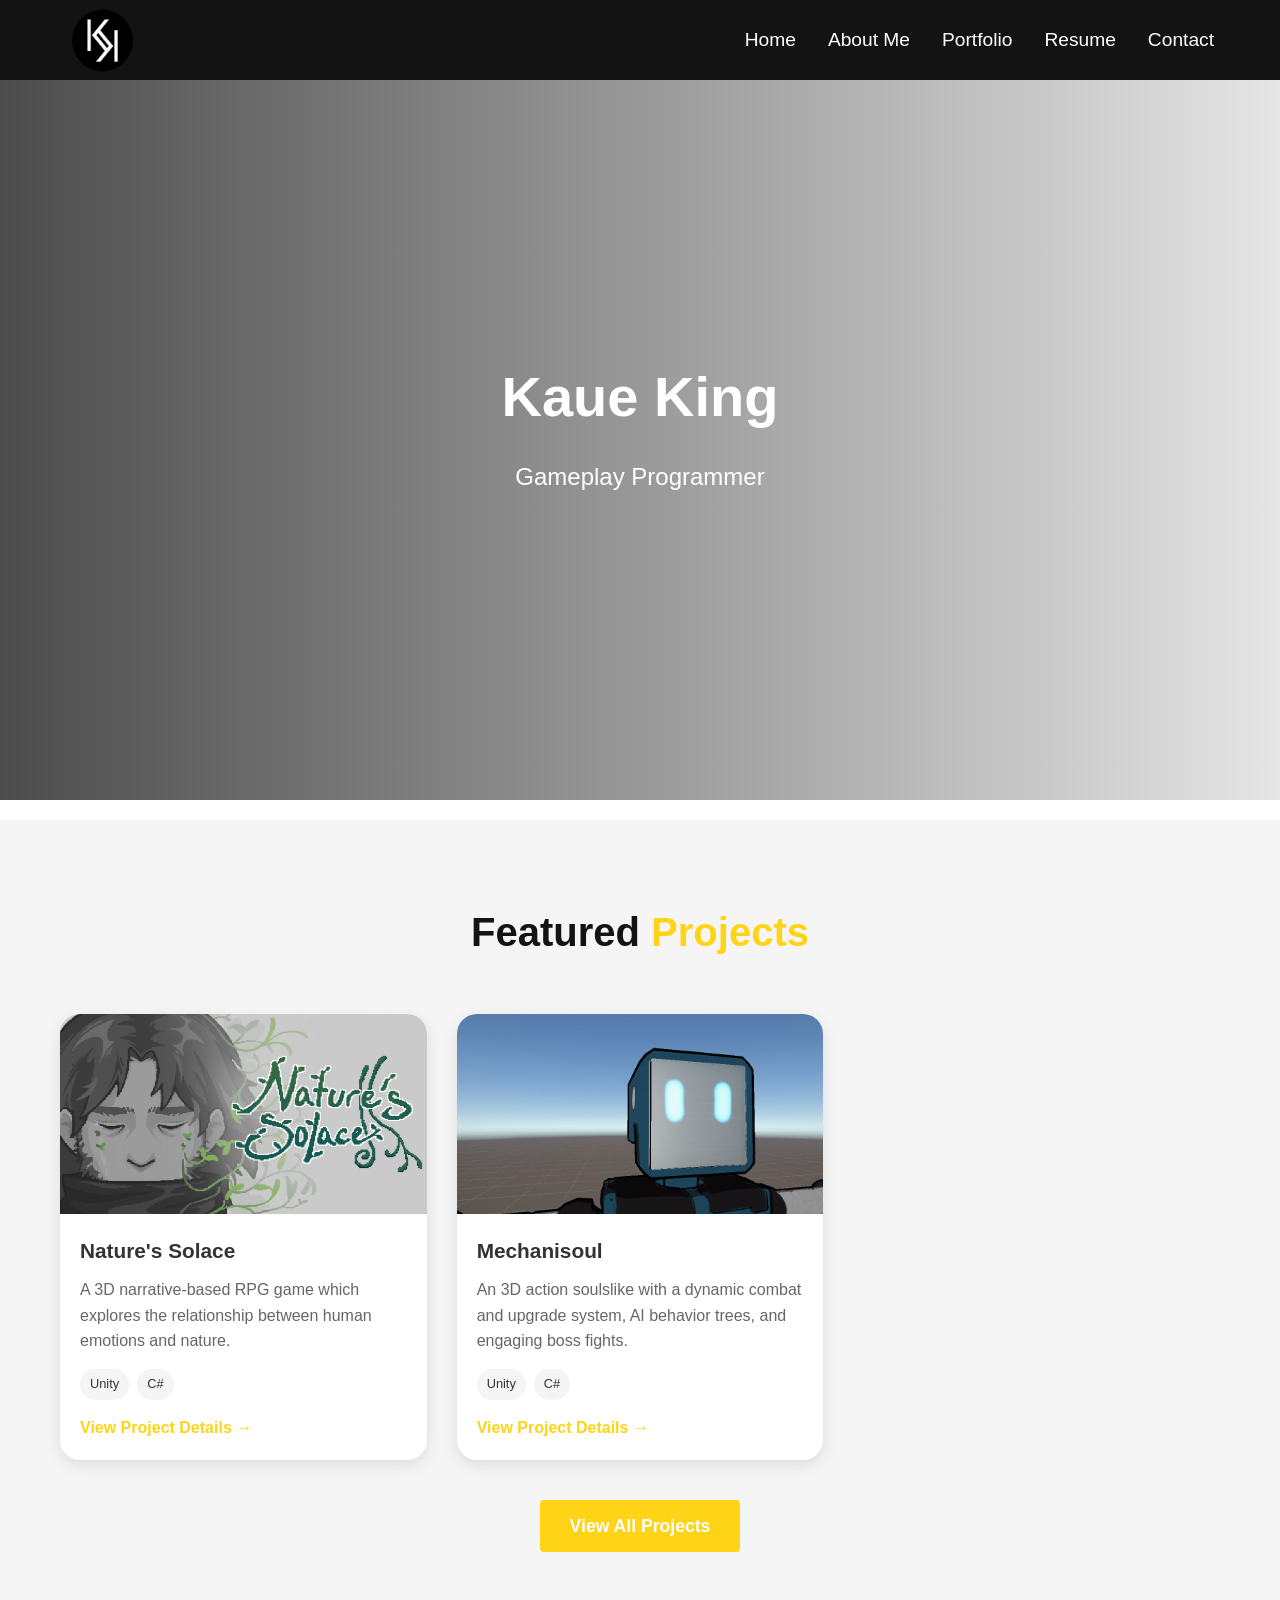
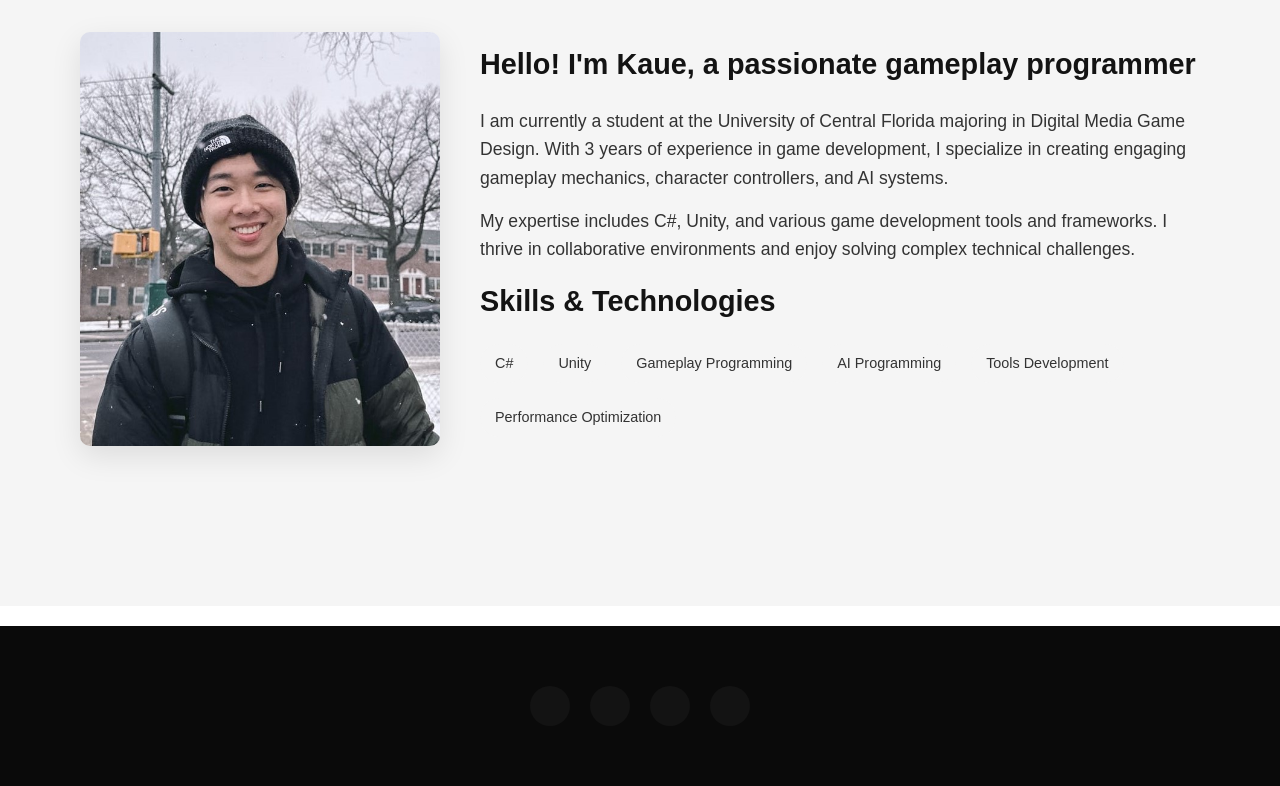
==== index.html @ 9a67c920 "Added white maw page" ====
<!DOCTYPE html>
<html lang="en">
  <head>
    <meta charset="UTF-8" />
    <meta name="viewport" content="width=device-width, initial-scale=1.0" />
    <title>Kaue King - Gameplay Programmer Portfolio</title>
    <link rel="stylesheet" href="Styles/stylesheet.css" />
  </head>
  <body>
    <!-- Navigation -->
    <nav class="navbar">
      <div class="navbar_container">
        <a href="/" id="navbar_logo">
          <img src="Images/logo.png" alt="Kaue King Logo" class="logo-image" />
        </a>
        <div class="navbar_toggle" id="mobile-menu">
          <span class="bar"></span>
          <span class="bar"></span>
          <span class="bar"></span>
        </div>
        <ul class="navbar_menu">
          <li class="navbar_item">
            <a href="index.html" class="navbar_links">Home</a>
          </li>
          <li class="navbar_item">
            <a href="#about-section" class="navbar_links">About Me</a>
          </li>
          <li class="navbar_item">
            <a href="portfolio.html" class="navbar_links">Portfolio</a>
          </li>
          <li class="navbar_item">
            <a href="resume.html" class="navbar_links">Resume</a>
          </li>
          <li class="navbar_item">
            <a href="contact.html" class="navbar_links">Contact</a>
          </li>
        </ul>
      </div>
    </nav>

    <section class="hero">
      <div class="hero_content">
        <h1>Kaue King</h1>
        <p>Gameplay Programmer</p>
      </div>
    </section>

    <!-- Page Content -->
    <div class="page-content">
      <!-- Home Page Content -->
      <div id="home-page" class="page active">
        <!-- Portfolio Preview Section -->
        <section class="portfolio">
          <div class="container">
            <h2 class="section_title">Featured <span>Projects</span></h2>
            <div class="portfolio_grid">
              <div class="portfolio_item">
                <div class="portfolio_image">
                  <img
                    src="Images/Nature's Solace/Cover.png"
                    alt="Nature's Solace"
                  />
                </div>
                <div class="portfolio_info">
                  <h3>Nature's Solace</h3>
                  <p>
                    A 3D narrative-based RPG game which explores the
                    relationship between human emotions and nature.
                  </p>
                  <div class="portfolio_tags">
                    <span class="portfolio_tag">Unity</span>
                    <span class="portfolio_tag">C#</span>
                  </div>
                  <a href="naturessolace.html" class="project-link"
                    >View Project Details →</a
                  >
                </div>
              </div>

              <div class="portfolio_item">
                <div class="portfolio_image">
                  <img
                    src="Images/Mechanisoul/mechanisoulTempBackground.PNG"
                    alt="Mechanisoul"
                  />
                </div>
                <div class="portfolio_info">
                  <h3>Mechanisoul</h3>
                  <p>
                    An 3D action soulslike with a dynamic combat and upgrade
                    system, AI behavior trees, and engaging boss fights.
                  </p>
                  <div class="portfolio_tags">
                    <span class="portfolio_tag">Unity</span>
                    <span class="portfolio_tag">C#</span>
                  </div>
                  <a href="mechanisoul.html" class="project-link"
                    >View Project Details →</a
                  >
                </div>
              </div>
            </div>
            <div style="text-align: center; margin-top: 40px">
              <a href="portfolio.html" class="btn">View All Projects</a>
            </div>

            <!-- About Preview Section -->
            <section id="about-section" class="about">
              <div class="container">
                <div class="about_content">
                  <div class="about_image">
                    <img src="Images/self.jpg" alt="Kaue King" />
                  </div>
                  <div class="about_text">
                    <h3>Hello! I'm Kaue, a passionate gameplay programmer</h3>
                    <p>
                      I am currently a student at the University of Central
                      Florida majoring in Digital Media Game Design. With 3
                      years of experience in game development, I specialize in
                      creating engaging gameplay mechanics, character
                      controllers, and AI systems.
                    </p>
                    <p>
                      My expertise includes C#, Unity, and various game
                      development tools and frameworks. I thrive in
                      collaborative environments and enjoy solving complex
                      technical challenges.
                    </p>

                    <h3>Skills & Technologies</h3>
                    <div class="skills">
                      <span class="skill">C#</span>
                      <span class="skill">Unity</span>
                      <span class="skill">Gameplay Programming</span>
                      <span class="skill">AI Programming</span>
                      <span class="skill">Tools Development</span>
                      <span class="skill">Performance Optimization</span>
                    </div>
                  </div>
                </div>
              </div>
            </section>
          </div>
        </section>
      </div>
    </div>

    <!-- Footer -->
    <footer>
      <div class="footer_content">
        <div class="social_links">
          <a href="#" class="social_link"><i class="fab fa-linkedin-in"></i></a>
          <a href="#" class="social_link"><i class="fab fa-github"></i></a>
          <a href="#" class="social_link"><i class="fab fa-twitter"></i></a>
          <a href="#" class="social_link"><i class="fab fa-youtube"></i></a>
        </div>
      </div>
    </footer>
  </body>
  <script src="Scripts/app.js"></script>
</html>
---- Styles/stylesheet.css ----
/* Main Stylesheet - Import all CSS modules */
@import url('base.css');
@import url('components.css');
@import url('layout.css');
@import url('nav.css');
@import url('sections.css');
@import url('gallery.css');
@import url('projects.css');
@import url('interact.css');
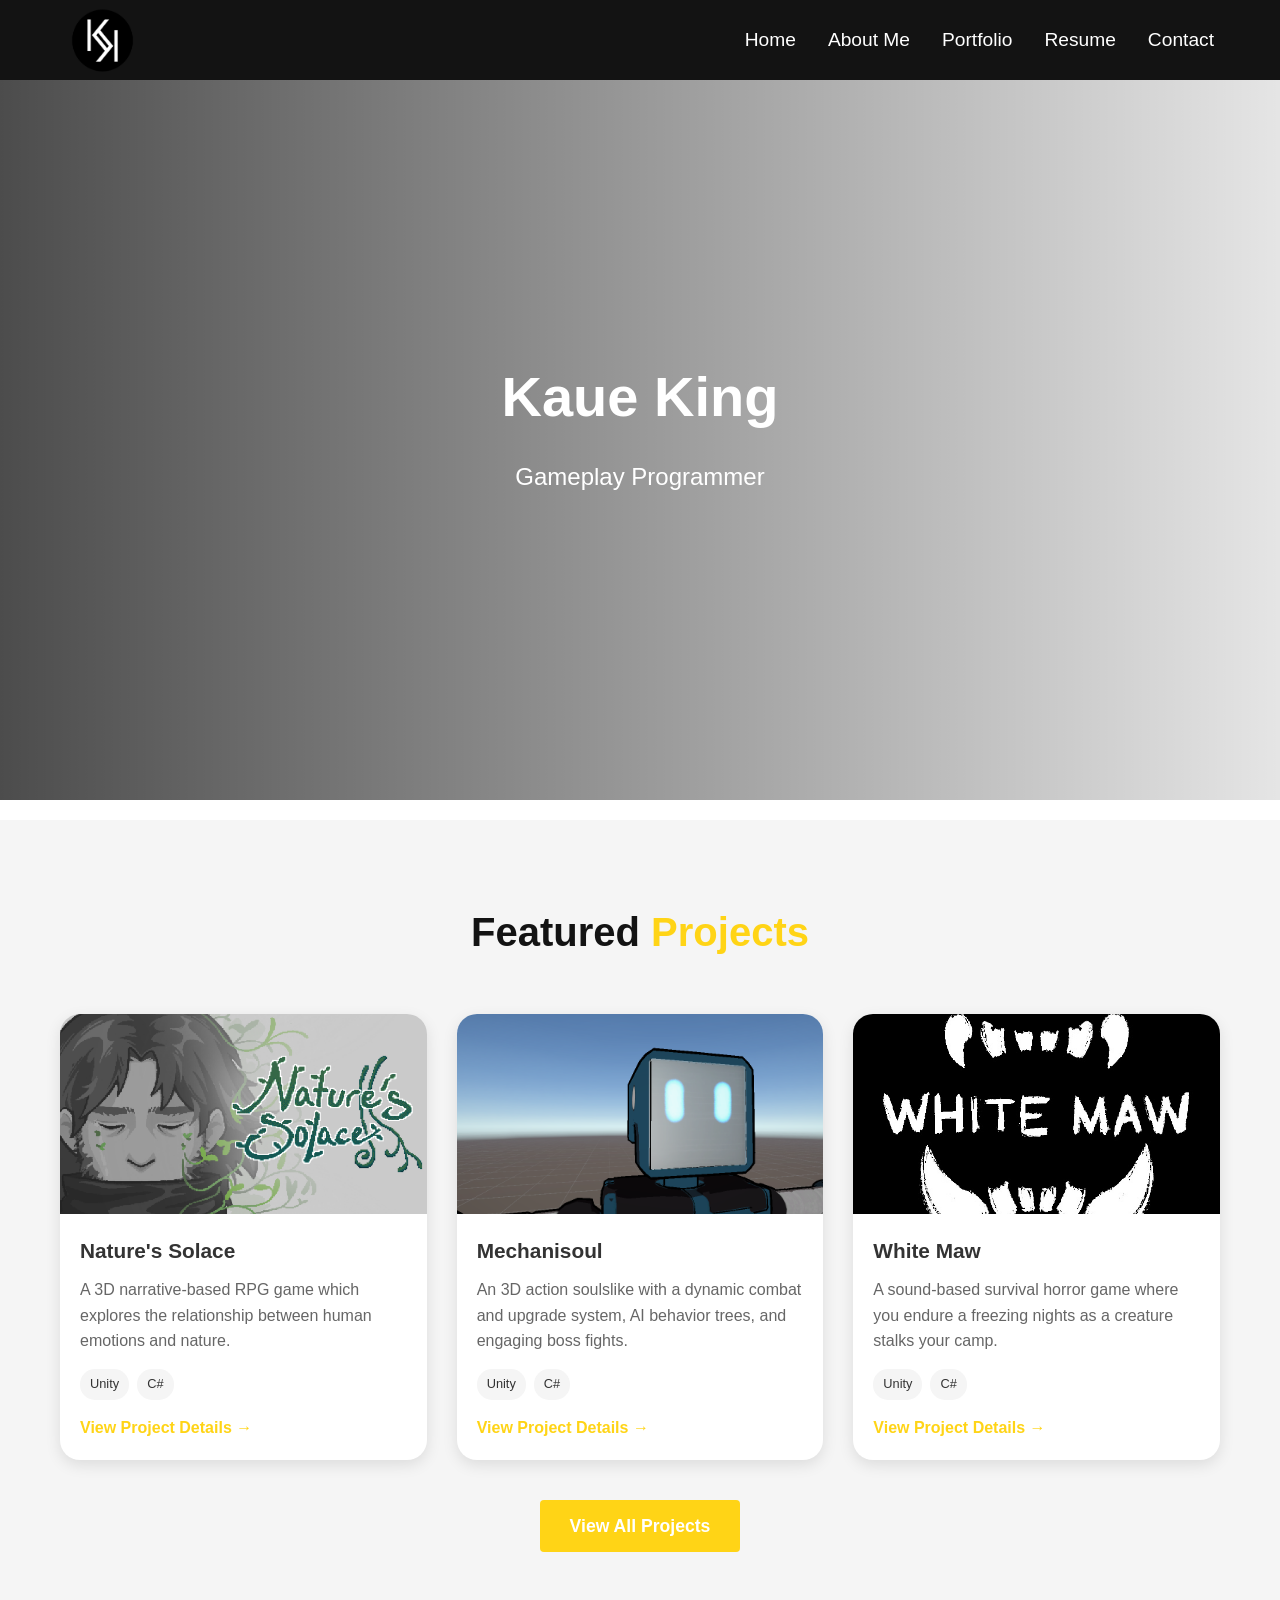
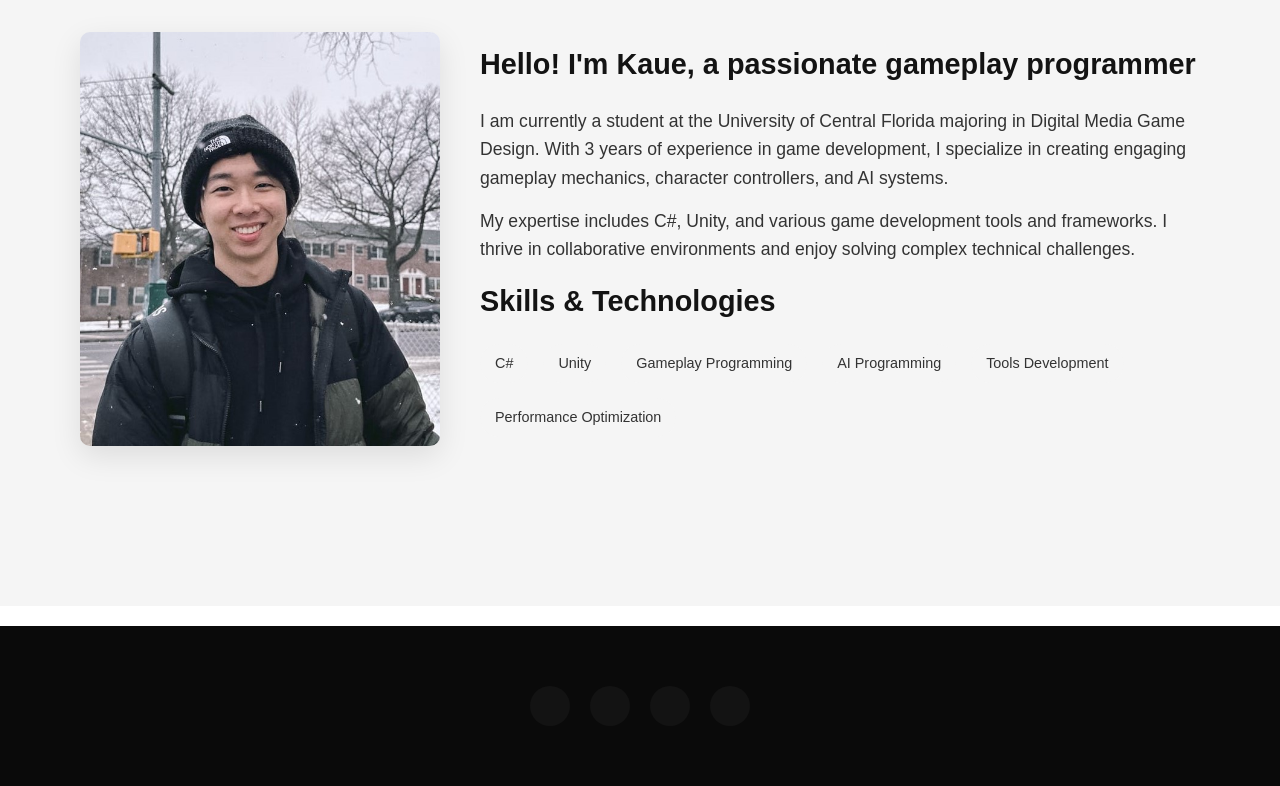
==== commit 7a5492ed: "update" ====
--- a/index.html
+++ b/index.html
@@ -99,6 +99,26 @@
                   >
                 </div>
               </div>
+
+              <div class="portfolio_item">
+                <div class="portfolio_image">
+                  <img src="Images/White Maw/whiteMawLogo.png" alt="WhiteMaw" />
+                </div>
+                <div class="portfolio_info">
+                  <h3>White Maw</h3>
+                  <p>
+                    A sound-based survival horror game where you endure a
+                    freezing nights as a creature stalks your camp.
+                  </p>
+                  <div class="portfolio_tags">
+                    <span class="portfolio_tag">Unity</span>
+                    <span class="portfolio_tag">C#</span>
+                  </div>
+                  <a href="whitemaw.html" class="project-link"
+                    >View Project Details →</a
+                  >
+                </div>
+              </div>
             </div>
             <div style="text-align: center; margin-top: 40px">
               <a href="portfolio.html" class="btn">View All Projects</a>
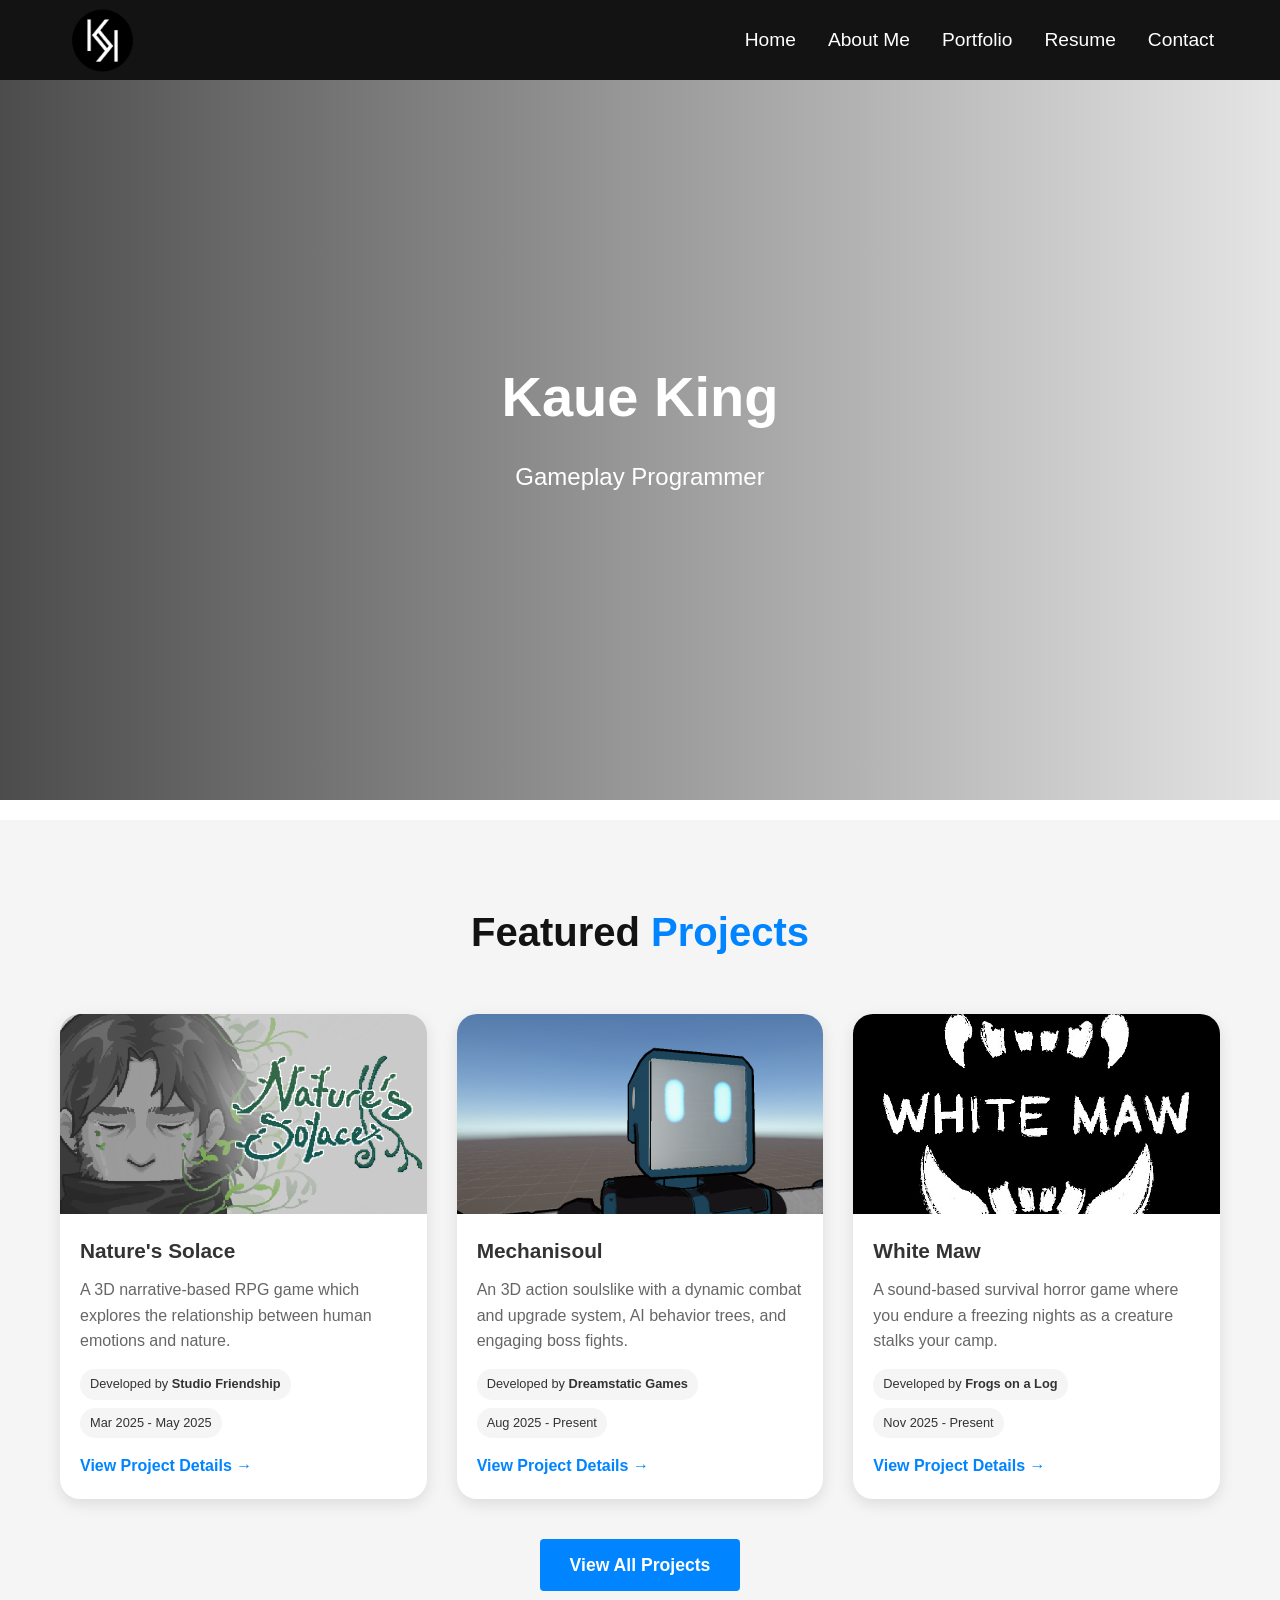
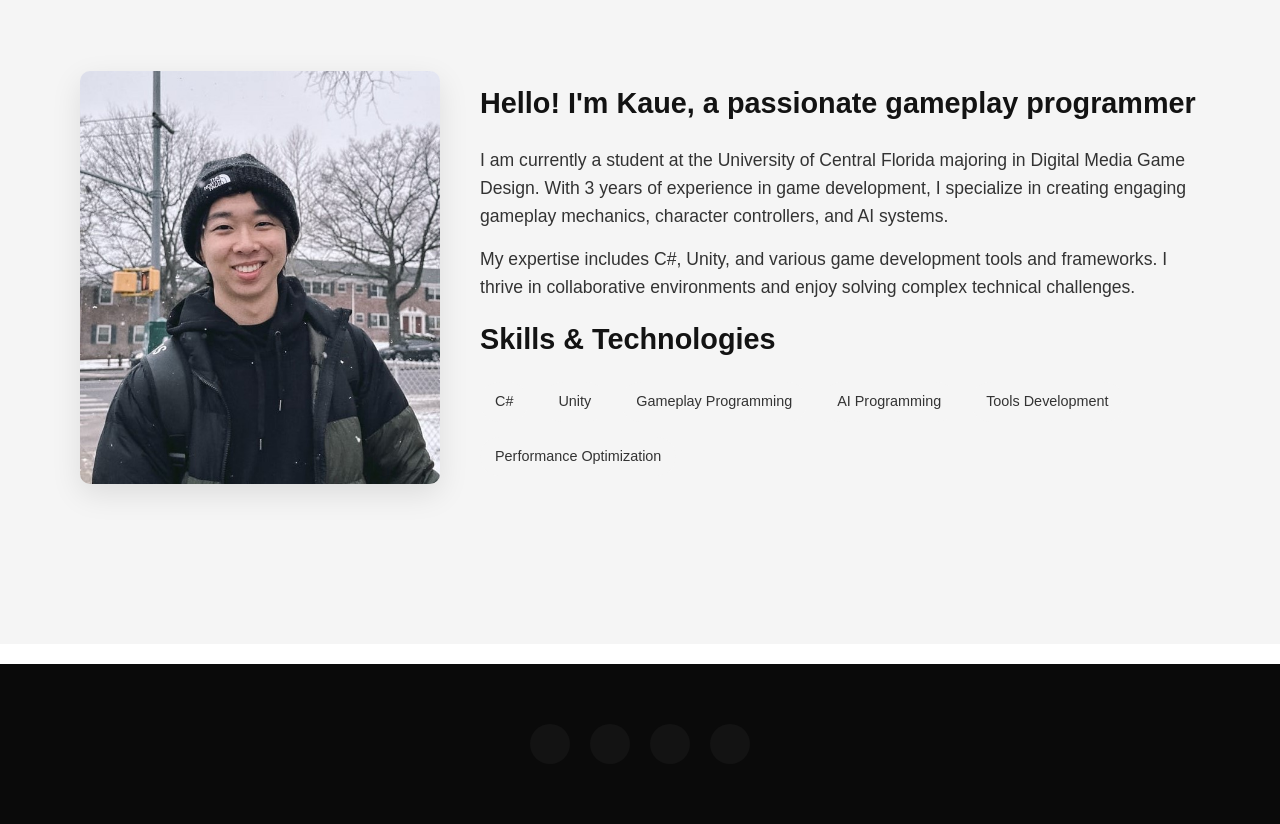
==== commit a773bb43: "update" ====
--- a/index.html
+++ b/index.html
@@ -68,8 +68,8 @@
                     relationship between human emotions and nature.
                   </p>
                   <div class="portfolio_tags">
-                    <span class="portfolio_tag">Unity</span>
-                    <span class="portfolio_tag">C#</span>
+                    <span class="portfolio_tag">Developed by <b>Studio Friendship</b></span>
+                    <span class="portfolio_tag">Mar 2025 - May 2025</span>
                   </div>
                   <a href="naturessolace.html" class="project-link"
                     >View Project Details →</a
@@ -91,8 +91,8 @@
                     system, AI behavior trees, and engaging boss fights.
                   </p>
                   <div class="portfolio_tags">
-                    <span class="portfolio_tag">Unity</span>
-                    <span class="portfolio_tag">C#</span>
+                    <span class="portfolio_tag">Developed by <b>Dreamstatic Games</b></span>
+                    <span class="portfolio_tag">Aug 2025 - Present</span>
                   </div>
                   <a href="mechanisoul.html" class="project-link"
                     >View Project Details →</a
@@ -111,8 +111,9 @@
                     freezing nights as a creature stalks your camp.
                   </p>
                   <div class="portfolio_tags">
-                    <span class="portfolio_tag">Unity</span>
-                    <span class="portfolio_tag">C#</span>
+                    <span class="portfolio_tag">Developed by <b>Frogs on a Log</b></span>
+                    <br>
+                    <span class="portfolio_tag">Nov 2025 - Present</span>
                   </div>
                   <a href="whitemaw.html" class="project-link"
                     >View Project Details →</a
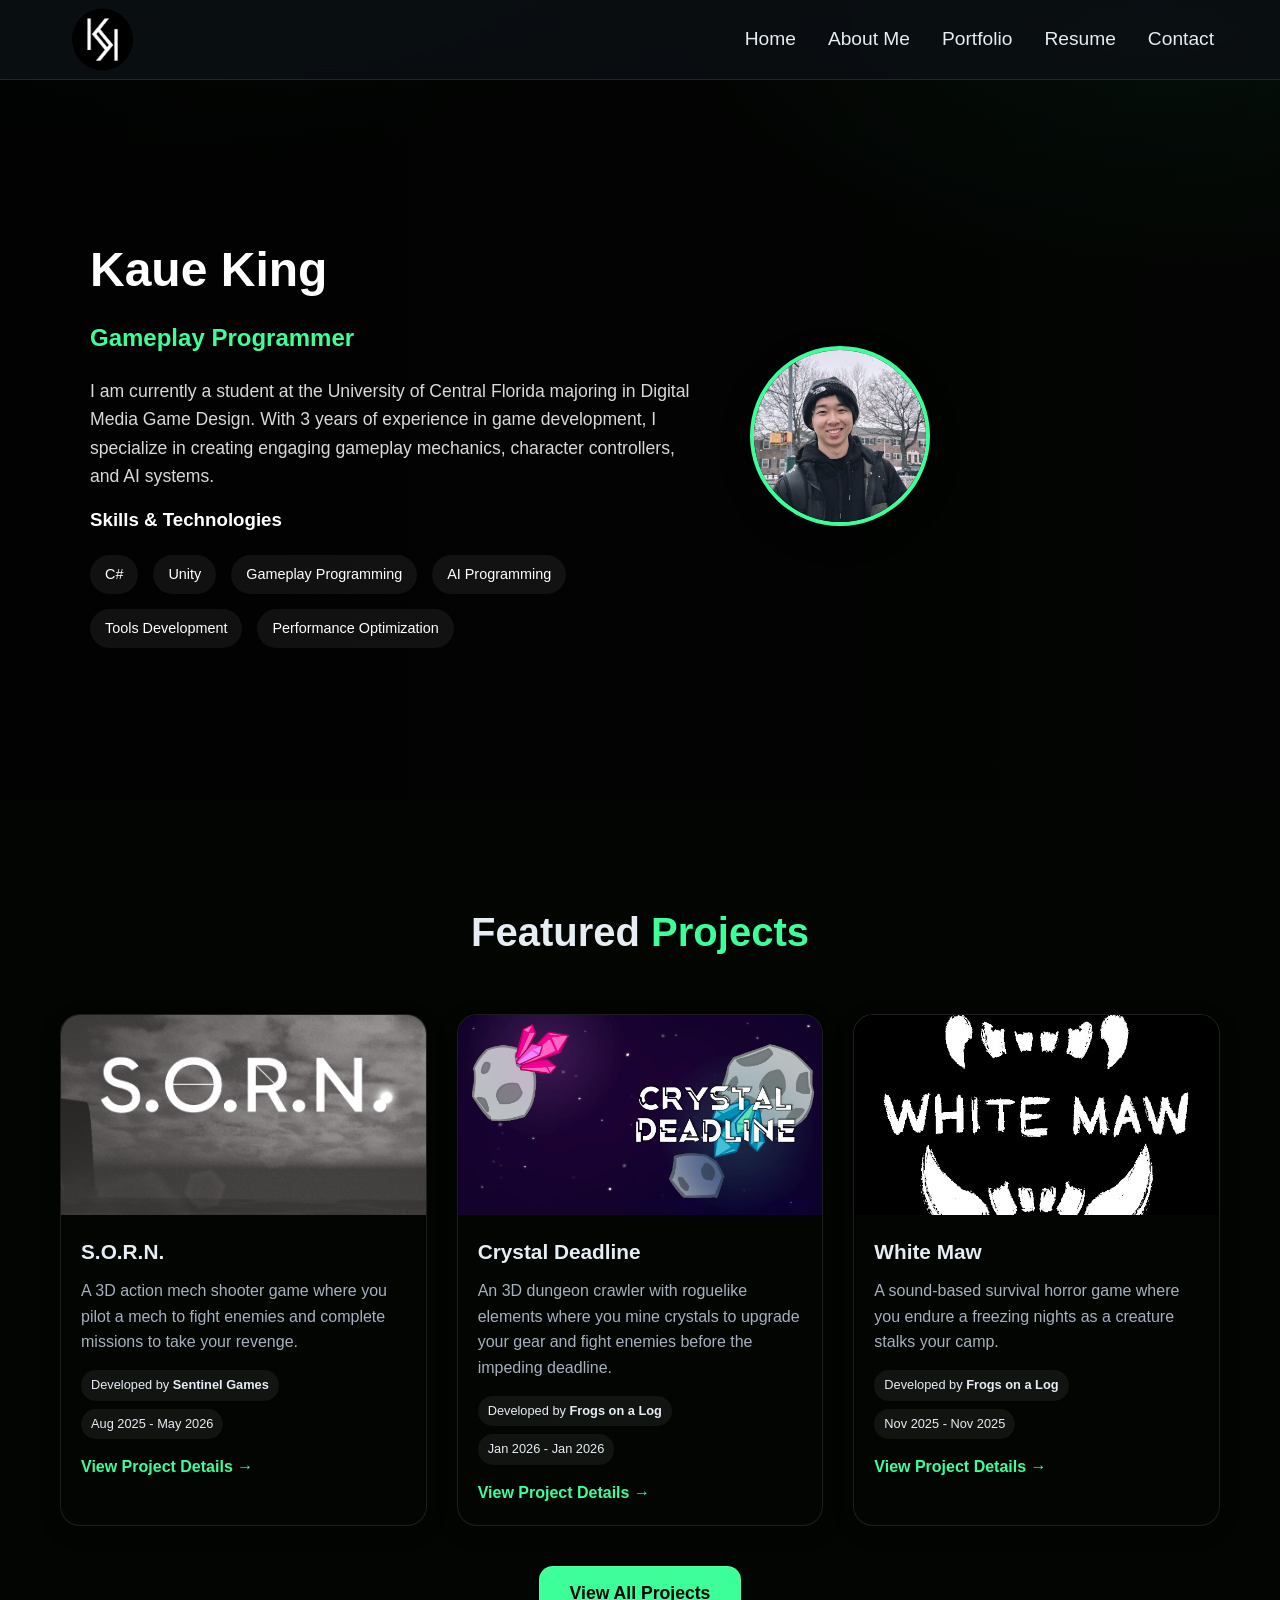
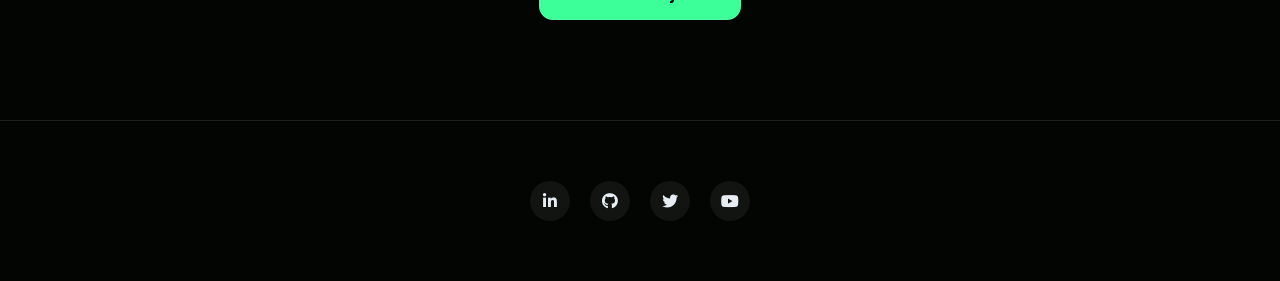
==== commit 76aeeab7: "Update portfolio" ====
--- a/index.html
+++ b/index.html
@@ -1,182 +1,164 @@
 <!DOCTYPE html>
 <html lang="en">
-  <head>
-    <meta charset="UTF-8" />
-    <meta name="viewport" content="width=device-width, initial-scale=1.0" />
-    <title>Kaue King - Gameplay Programmer Portfolio</title>
-    <link rel="stylesheet" href="Styles/stylesheet.css" />
-  </head>
-  <body>
-    <!-- Navigation -->
-    <nav class="navbar">
-      <div class="navbar_container">
-        <a href="/" id="navbar_logo">
-          <img src="Images/logo.png" alt="Kaue King Logo" class="logo-image" />
-        </a>
-        <div class="navbar_toggle" id="mobile-menu">
-          <span class="bar"></span>
-          <span class="bar"></span>
-          <span class="bar"></span>
+
+<head>
+  <meta charset="UTF-8" />
+  <meta name="viewport" content="width=device-width, initial-scale=1.0" />
+  <title>Kaue King - Gameplay Programmer Portfolio</title>
+  <link rel="stylesheet" href="Styles/stylesheet.css" />
+  <link
+  rel="stylesheet"
+  href="https://cdnjs.cloudflare.com/ajax/libs/font-awesome/6.5.1/css/all.min.css"
+/>
+</head>
+
+<body>
+  <!-- Navigation -->
+  <nav class="navbar">
+    <div class="navbar_container">
+      <a href="/" id="navbar_logo">
+        <img src="Images/logo.png" alt="Kaue King Logo" class="logo-image" />
+      </a>
+      <div class="navbar_toggle" id="mobile-menu">
+        <span class="bar"></span>
+        <span class="bar"></span>
+        <span class="bar"></span>
+      </div>
+      <ul class="navbar_menu">
+        <li class="navbar_item">
+          <a href="index.html" class="navbar_links">Home</a>
+        </li>
+        <li class="navbar_item">
+          <a href="#about-section" class="navbar_links">About Me</a>
+        </li>
+        <li class="navbar_item">
+          <a href="portfolio.html" class="navbar_links">Portfolio</a>
+        </li>
+        <li class="navbar_item">
+          <a href="resume.html" class="navbar_links">Resume</a>
+        </li>
+        <li class="navbar_item">
+          <a href="contact.html" class="navbar_links">Contact</a>
+        </li>
+      </ul>
+    </div>
+  </nav>
+
+  <section class="hero">
+    <div class="hero_container">
+      
+      <div class="hero_text">
+        <h1>Kaue King</h1> 
+        <h2>Gameplay Programmer</h2>
+        <p>
+          I am currently a student at the University of Central
+          Florida majoring in Digital Media Game Design. With 3
+          years of experience in game development, I specialize in
+          creating engaging gameplay mechanics, character
+          controllers, and AI systems.
+        </p>
+        
+        <h3>Skills & Technologies</h3>
+        <div class="skills">
+          <span class="skill">C#</span>
+          <span class="skill">Unity</span>
+          <span class="skill">Gameplay Programming</span>
+          <span class="skill">AI Programming</span>
+          <span class="skill">Tools Development</span>
+          <span class="skill">Performance Optimization</span>
         </div>
-        <ul class="navbar_menu">
-          <li class="navbar_item">
-            <a href="index.html" class="navbar_links">Home</a>
-          </li>
-          <li class="navbar_item">
-            <a href="#about-section" class="navbar_links">About Me</a>
-          </li>
-          <li class="navbar_item">
-            <a href="portfolio.html" class="navbar_links">Portfolio</a>
-          </li>
-          <li class="navbar_item">
-            <a href="resume.html" class="navbar_links">Resume</a>
-          </li>
-          <li class="navbar_item">
-            <a href="contact.html" class="navbar_links">Contact</a>
-          </li>
-        </ul>
       </div>
-    </nav>
+      
+      <div class="hero_profile">
+        <img src="Images/self.jpg" alt="Kaue King" class="hero_image">
+      </div>
+    </div>
+  </section>
 
-    <section class="hero">
-      <div class="hero_content">
-        <h1>Kaue King</h1>
-        <p>Gameplay Programmer</p>
-      </div>
-    </section>
-
-    <!-- Page Content -->
-    <div class="page-content">
-      <!-- Home Page Content -->
-      <div id="home-page" class="page active">
-        <!-- Portfolio Preview Section -->
-        <section class="portfolio">
-          <div class="container">
-            <h2 class="section_title">Featured <span>Projects</span></h2>
-            <div class="portfolio_grid">
-              <div class="portfolio_item">
-                <div class="portfolio_image">
-                  <img
-                    src="Images/Nature's Solace/Cover.png"
-                    alt="Nature's Solace"
-                  />
+  <!-- Page Content -->
+  <div class="page-content">
+    <!-- Home Page Content -->
+    <div id="home-page" class="page active">
+      <!-- Portfolio Preview Section -->
+      <section class="portfolio">
+        <div class="container">
+          <h2 class="section_title">Featured <span>Projects</span></h2>
+          <div class="portfolio_grid">
+            <div class="portfolio_item">
+              <div class="portfolio_image">
+                <img src="Images/SORN/SORNCover.PNG" alt="S.O.R.N." />
+              </div>
+              <div class="portfolio_info">
+                <h3>S.O.R.N.</h3>
+                <p>
+                  A 3D action mech shooter game where you pilot a mech to fight enemies and complete 
+                  missions to take your revenge.
+                </p>
+                <div class="portfolio_tags">
+                  <span class="portfolio_tag">Developed by <b>Sentinel Games</b></span>
+                  <span class="portfolio_tag">Aug 2025 - May 2026</span>
                 </div>
-                <div class="portfolio_info">
-                  <h3>Nature's Solace</h3>
-                  <p>
-                    A 3D narrative-based RPG game which explores the
-                    relationship between human emotions and nature.
-                  </p>
-                  <div class="portfolio_tags">
-                    <span class="portfolio_tag">Developed by <b>Studio Friendship</b></span>
-                    <span class="portfolio_tag">Mar 2025 - May 2025</span>
-                  </div>
-                  <a href="naturessolace.html" class="project-link"
-                    >View Project Details →</a
-                  >
-                </div>
-              </div>
-
-              <div class="portfolio_item">
-                <div class="portfolio_image">
-                  <img
-                    src="Images/Mechanisoul/mechanisoulTempBackground.PNG"
-                    alt="Mechanisoul"
-                  />
-                </div>
-                <div class="portfolio_info">
-                  <h3>Mechanisoul</h3>
-                  <p>
-                    An 3D action soulslike with a dynamic combat and upgrade
-                    system, AI behavior trees, and engaging boss fights.
-                  </p>
-                  <div class="portfolio_tags">
-                    <span class="portfolio_tag">Developed by <b>Dreamstatic Games</b></span>
-                    <span class="portfolio_tag">Aug 2025 - Present</span>
-                  </div>
-                  <a href="mechanisoul.html" class="project-link"
-                    >View Project Details →</a
-                  >
-                </div>
-              </div>
-
-              <div class="portfolio_item">
-                <div class="portfolio_image">
-                  <img src="Images/White Maw/whiteMawLogo.png" alt="WhiteMaw" />
-                </div>
-                <div class="portfolio_info">
-                  <h3>White Maw</h3>
-                  <p>
-                    A sound-based survival horror game where you endure a
-                    freezing nights as a creature stalks your camp.
-                  </p>
-                  <div class="portfolio_tags">
-                    <span class="portfolio_tag">Developed by <b>Frogs on a Log</b></span>
-                    <br>
-                    <span class="portfolio_tag">Nov 2025 - Present</span>
-                  </div>
-                  <a href="whitemaw.html" class="project-link"
-                    >View Project Details →</a
-                  >
-                </div>
+                <a href="sorn.html" class="project-link">View Project Details →</a>
               </div>
             </div>
-            <div style="text-align: center; margin-top: 40px">
-              <a href="portfolio.html" class="btn">View All Projects</a>
+
+            <div class="portfolio_item">
+              <div class="portfolio_image">
+                <img src="Images/Crystal Deadline/CrystalDeadlineCover.PNG" alt="Crystal Deadline" />
+              </div>
+              <div class="portfolio_info">
+                <h3>Crystal Deadline</h3>
+                <p>
+                  An 3D dungeon crawler with roguelike elements where you mine crystals to upgrade your gear and
+                  fight enemies before the impeding deadline.
+                </p>
+                <div class="portfolio_tags">
+                  <span class="portfolio_tag">Developed by <b>Frogs on a Log</b></span>
+                  <span class="portfolio_tag">Jan 2026 - Jan 2026</span>
+                </div>
+                <a href="crystaldeadline.html" class="project-link">View Project Details →</a>
+              </div>
             </div>
 
-            <!-- About Preview Section -->
-            <section id="about-section" class="about">
-              <div class="container">
-                <div class="about_content">
-                  <div class="about_image">
-                    <img src="Images/self.jpg" alt="Kaue King" />
-                  </div>
-                  <div class="about_text">
-                    <h3>Hello! I'm Kaue, a passionate gameplay programmer</h3>
-                    <p>
-                      I am currently a student at the University of Central
-                      Florida majoring in Digital Media Game Design. With 3
-                      years of experience in game development, I specialize in
-                      creating engaging gameplay mechanics, character
-                      controllers, and AI systems.
-                    </p>
-                    <p>
-                      My expertise includes C#, Unity, and various game
-                      development tools and frameworks. I thrive in
-                      collaborative environments and enjoy solving complex
-                      technical challenges.
-                    </p>
+            <div class="portfolio_item">
+              <div class="portfolio_image">
+                <img src="Images/White Maw/whiteMawLogo.png" alt="WhiteMaw" />
+              </div>
+              <div class="portfolio_info">
+                <h3>White Maw</h3>
+                <p>
+                  A sound-based survival horror game where you endure a
+                  freezing nights as a creature stalks your camp.
+                </p>
+                <div class="portfolio_tags">
+                  <span class="portfolio_tag">Developed by <b>Frogs on a Log</b></span>
+                  <br>
+                  <span class="portfolio_tag">Nov 2025 - Nov 2025</span>
+                </div>
+                <a href="whitemaw.html" class="project-link">View Project Details →</a>
+              </div>
+            </div>
+          </div>
+          <div style="text-align: center; margin-top: 40px">
+            <a href="portfolio.html" class="btn">View All Projects</a>
+          </div>   
+        </div>
+      </section>
+    </div>
+  </div>
 
-                    <h3>Skills & Technologies</h3>
-                    <div class="skills">
-                      <span class="skill">C#</span>
-                      <span class="skill">Unity</span>
-                      <span class="skill">Gameplay Programming</span>
-                      <span class="skill">AI Programming</span>
-                      <span class="skill">Tools Development</span>
-                      <span class="skill">Performance Optimization</span>
-                    </div>
-                  </div>
-                </div>
-              </div>
-            </section>
-          </div>
-        </section>
+  <!-- Footer -->
+  <footer>
+    <div class="footer_content">
+      <div class="social_links">
+        <a href="#" class="social_link"><i class="fab fa-linkedin-in"></i></a>
+        <a href="#" class="social_link"><i class="fab fa-github"></i></a>
+        <a href="#" class="social_link"><i class="fab fa-twitter"></i></a>
+        <a href="#" class="social_link"><i class="fab fa-youtube"></i></a>
       </div>
     </div>
+  </footer>
+</body>
+<script src="Scripts/app.js"></script>
 
-    <!-- Footer -->
-    <footer>
-      <div class="footer_content">
-        <div class="social_links">
-          <a href="#" class="social_link"><i class="fab fa-linkedin-in"></i></a>
-          <a href="#" class="social_link"><i class="fab fa-github"></i></a>
-          <a href="#" class="social_link"><i class="fab fa-twitter"></i></a>
-          <a href="#" class="social_link"><i class="fab fa-youtube"></i></a>
-        </div>
-      </div>
-    </footer>
-  </body>
-  <script src="Scripts/app.js"></script>
-</html>
+</html>
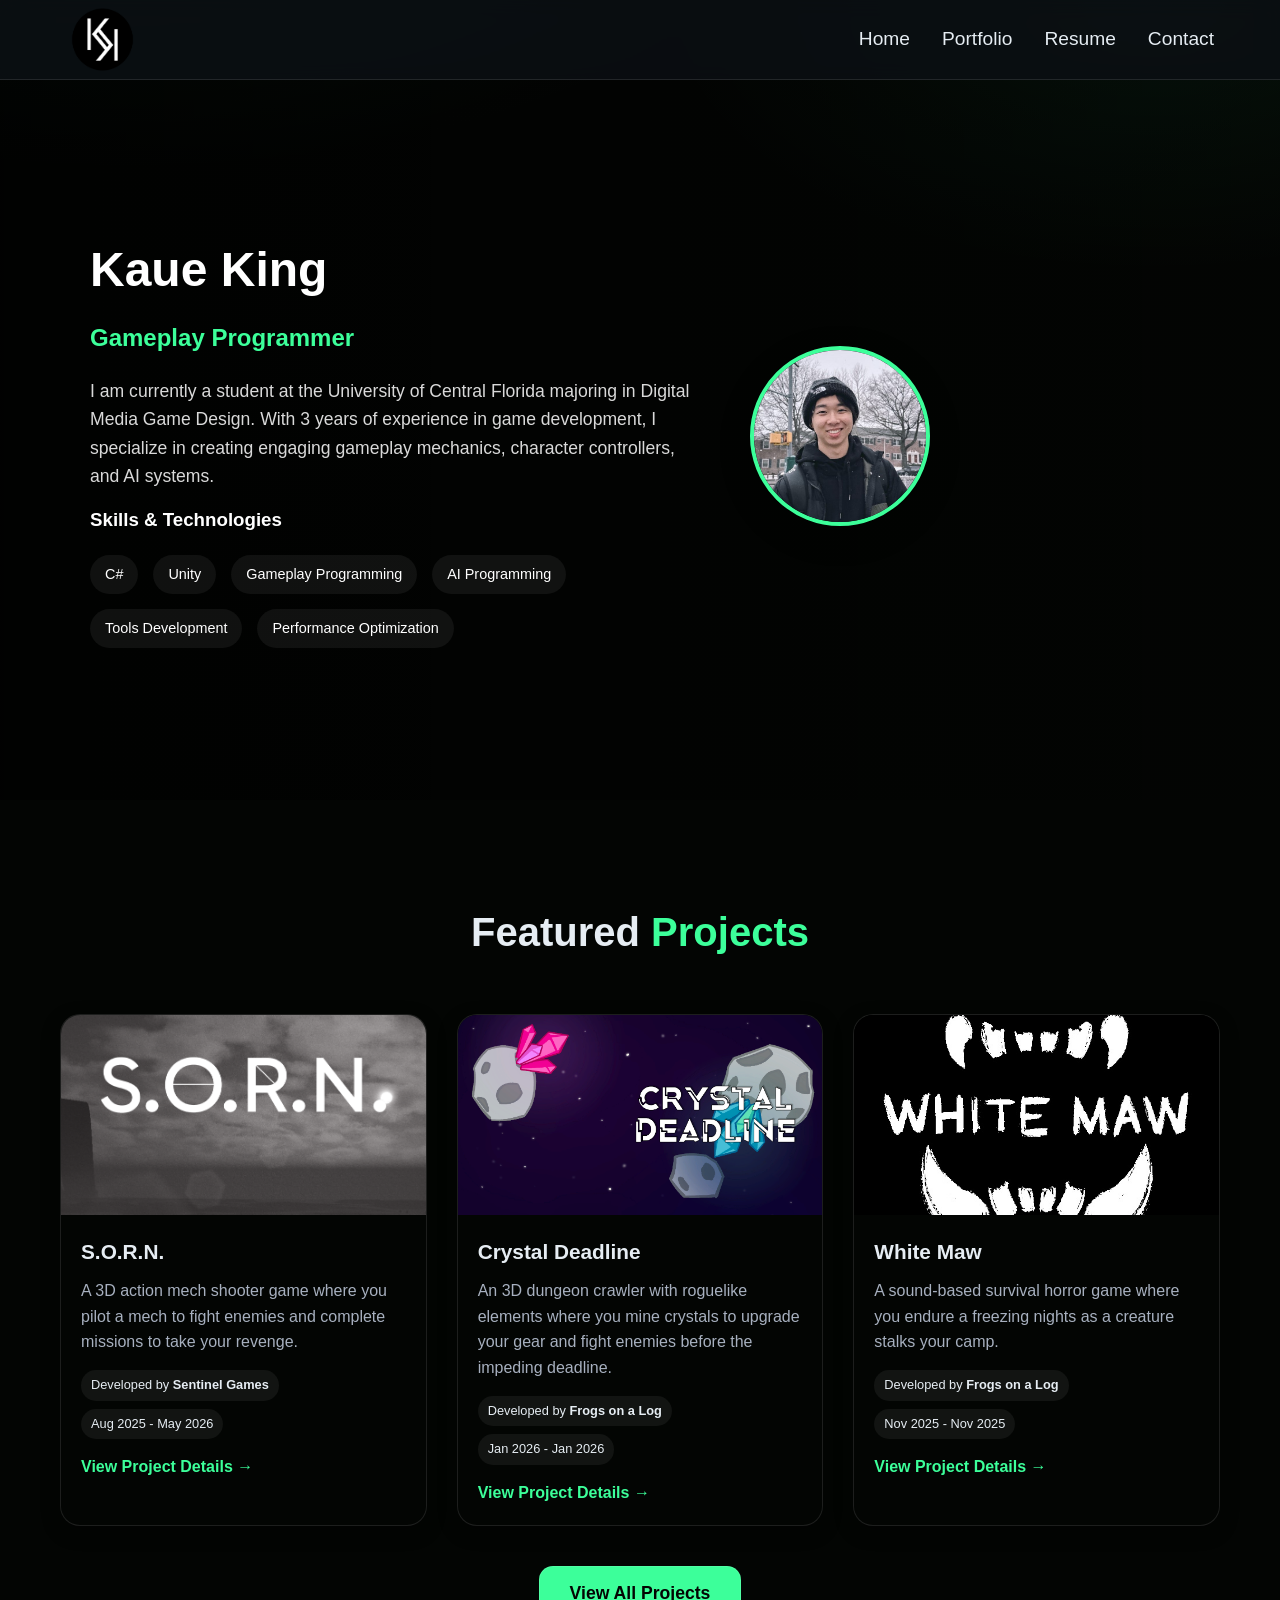
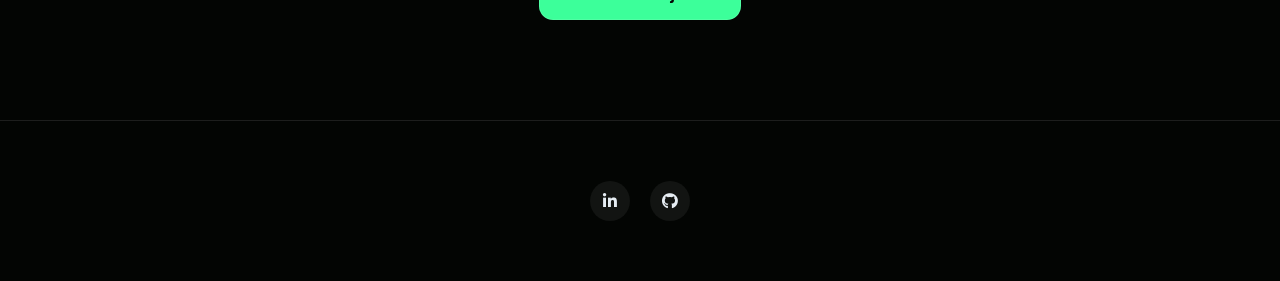
==== commit f5e4d64a: "Update" ====
--- a/index.html
+++ b/index.html
@@ -27,9 +27,6 @@
       <ul class="navbar_menu">
         <li class="navbar_item">
           <a href="index.html" class="navbar_links">Home</a>
-        </li>
-        <li class="navbar_item">
-          <a href="#about-section" class="navbar_links">About Me</a>
         </li>
         <li class="navbar_item">
           <a href="portfolio.html" class="navbar_links">Portfolio</a>
@@ -151,10 +148,14 @@
   <footer>
     <div class="footer_content">
       <div class="social_links">
-        <a href="#" class="social_link"><i class="fab fa-linkedin-in"></i></a>
-        <a href="#" class="social_link"><i class="fab fa-github"></i></a>
-        <a href="#" class="social_link"><i class="fab fa-twitter"></i></a>
-        <a href="#" class="social_link"><i class="fab fa-youtube"></i></a>
+        <a href="https://www.linkedin.com/in/kaue-king-13a681304" class="social_link"
+          target="_blank" rel="noopener noreferrer">
+          <i class="fab fa-linkedin-in"></i>
+        </a>
+
+        <a href="https://github.com/kingkaue" class="social_link" target="_blank" rel="noopener noreferrer">
+          <i class="fab fa-github"></i>
+        </a>
       </div>
     </div>
   </footer>
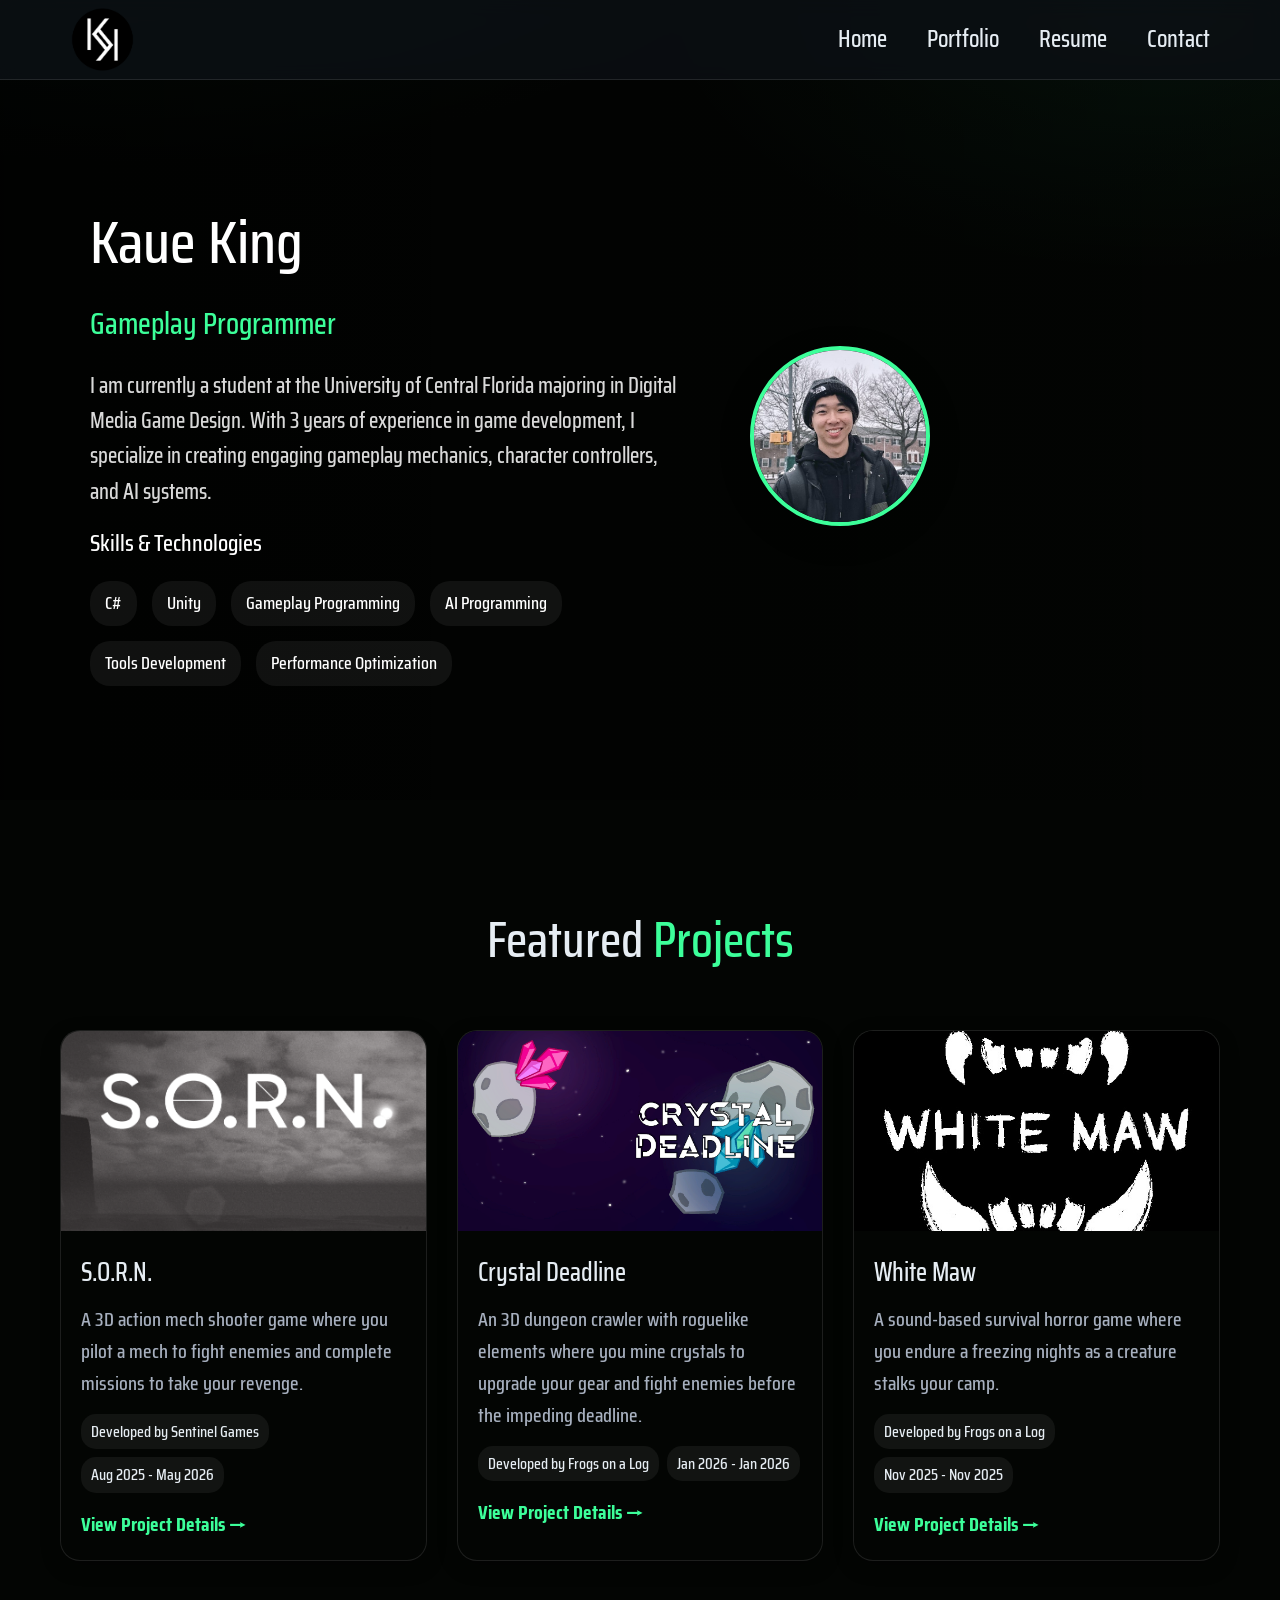
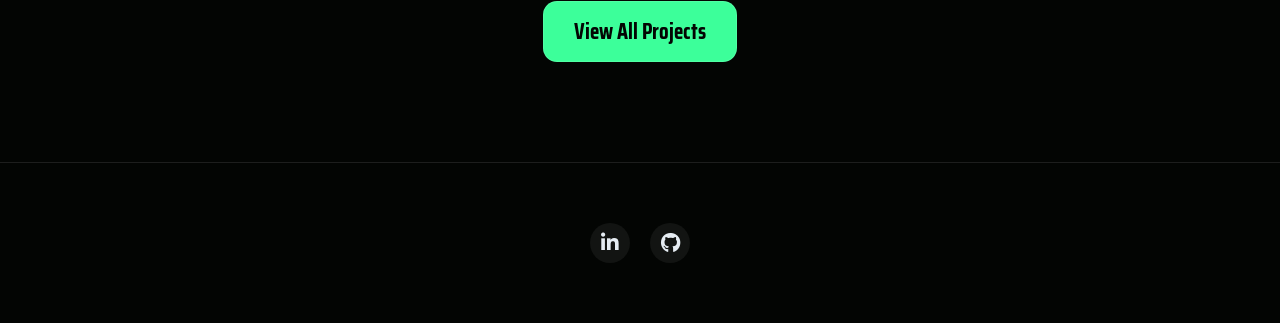
==== commit faf741f6: "update" ====
--- a/index.html
+++ b/index.html
@@ -6,10 +6,13 @@
   <meta name="viewport" content="width=device-width, initial-scale=1.0" />
   <title>Kaue King - Gameplay Programmer Portfolio</title>
   <link rel="stylesheet" href="Styles/stylesheet.css" />
+  <link rel="stylesheet" href="https://cdnjs.cloudflare.com/ajax/libs/font-awesome/6.5.1/css/all.min.css" />
+  <link rel="preconnect" href="https://fonts.googleapis.com">
+  <link rel="preconnect" href="https://fonts.gstatic.com" crossorigin>
+
   <link
-  rel="stylesheet"
-  href="https://cdnjs.cloudflare.com/ajax/libs/font-awesome/6.5.1/css/all.min.css"
-/>
+    href="https://fonts.googleapis.com/css2?family=Saira+Condensed:wght@100;200;300;400;500;600;700;800;900&display=swap"
+    rel="stylesheet">
 </head>
 
 <body>
@@ -43,9 +46,9 @@
 
   <section class="hero">
     <div class="hero_container">
-      
+
       <div class="hero_text">
-        <h1>Kaue King</h1> 
+        <h1>Kaue King</h1>
         <h2>Gameplay Programmer</h2>
         <p>
           I am currently a student at the University of Central
@@ -54,7 +57,7 @@
           creating engaging gameplay mechanics, character
           controllers, and AI systems.
         </p>
-        
+
         <h3>Skills & Technologies</h3>
         <div class="skills">
           <span class="skill">C#</span>
@@ -65,7 +68,7 @@
           <span class="skill">Performance Optimization</span>
         </div>
       </div>
-      
+
       <div class="hero_profile">
         <img src="Images/self.jpg" alt="Kaue King" class="hero_image">
       </div>
@@ -88,7 +91,7 @@
               <div class="portfolio_info">
                 <h3>S.O.R.N.</h3>
                 <p>
-                  A 3D action mech shooter game where you pilot a mech to fight enemies and complete 
+                  A 3D action mech shooter game where you pilot a mech to fight enemies and complete
                   missions to take your revenge.
                 </p>
                 <div class="portfolio_tags">
@@ -138,7 +141,7 @@
           </div>
           <div style="text-align: center; margin-top: 40px">
             <a href="portfolio.html" class="btn">View All Projects</a>
-          </div>   
+          </div>
         </div>
       </section>
     </div>
@@ -148,8 +151,8 @@
   <footer>
     <div class="footer_content">
       <div class="social_links">
-        <a href="https://www.linkedin.com/in/kaue-king-13a681304" class="social_link"
-          target="_blank" rel="noopener noreferrer">
+        <a href="https://www.linkedin.com/in/kaue-king-13a681304" class="social_link" target="_blank"
+          rel="noopener noreferrer">
           <i class="fab fa-linkedin-in"></i>
         </a>
 
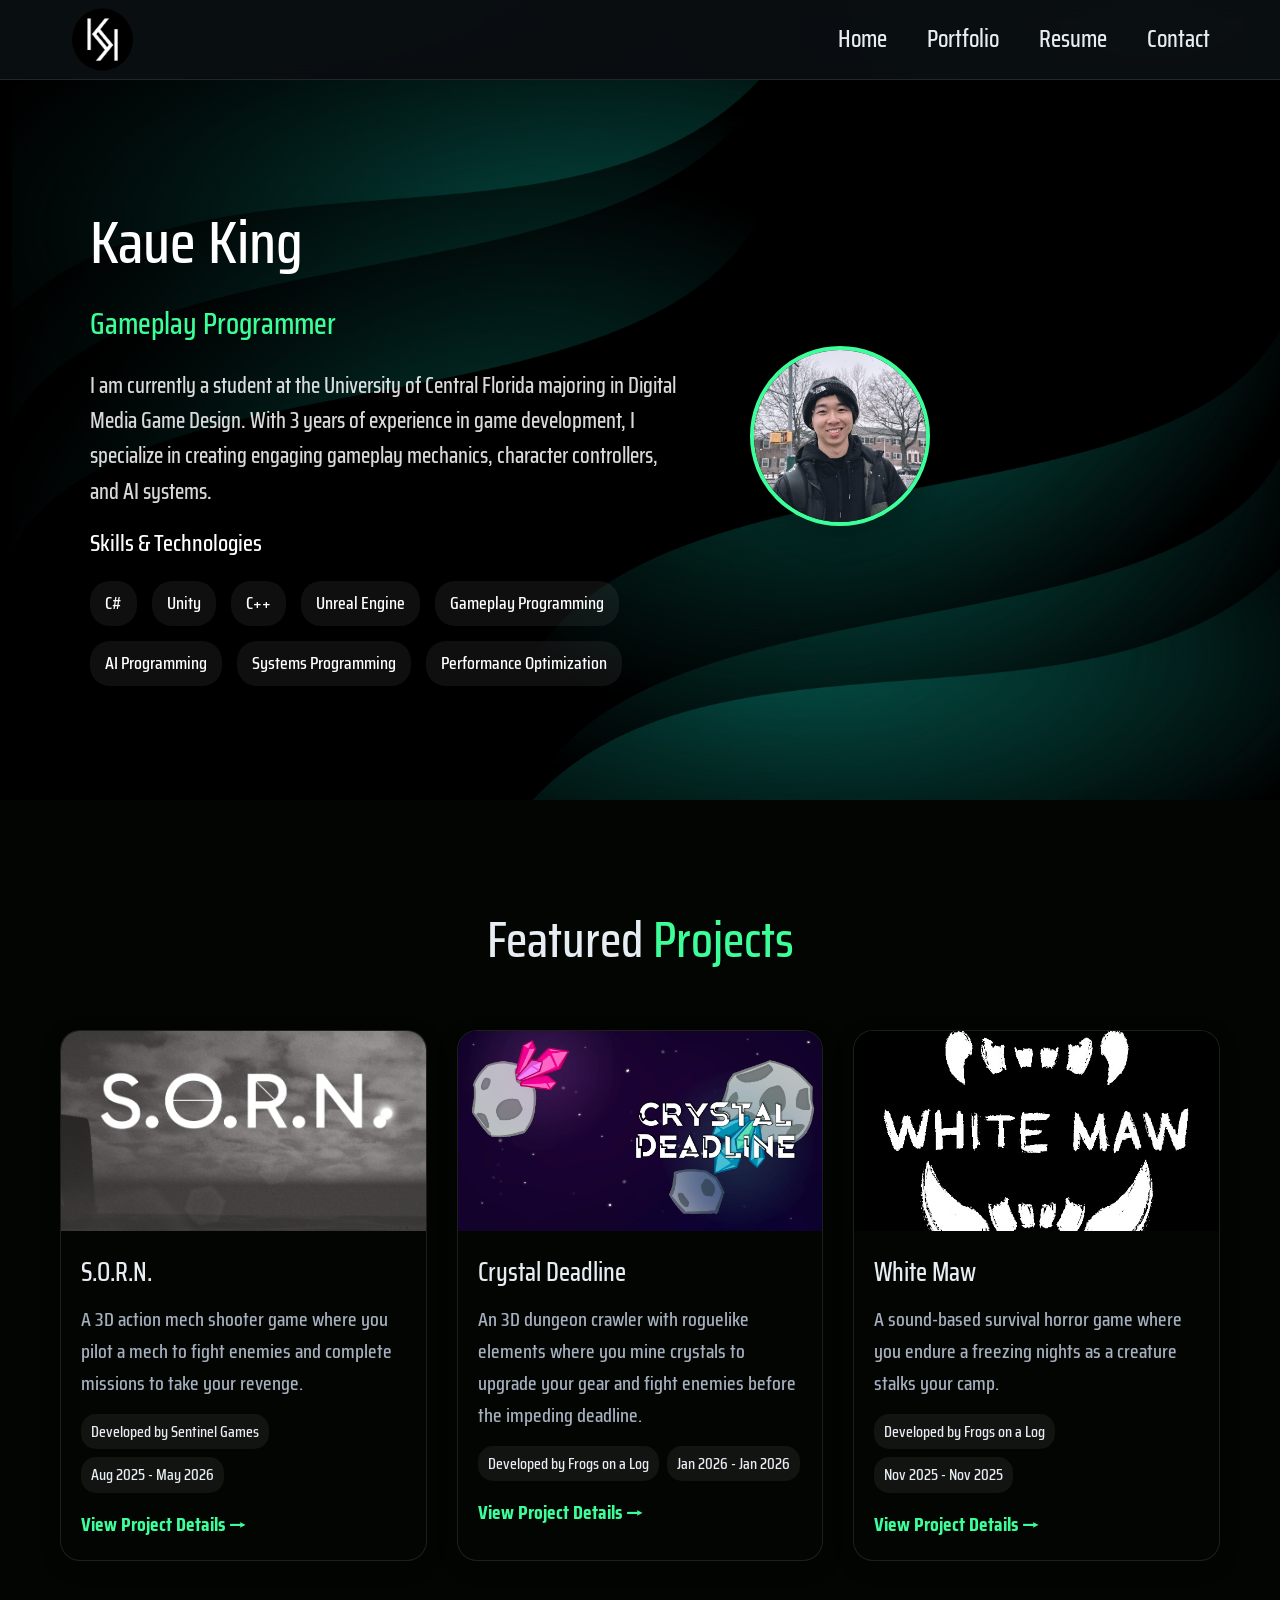
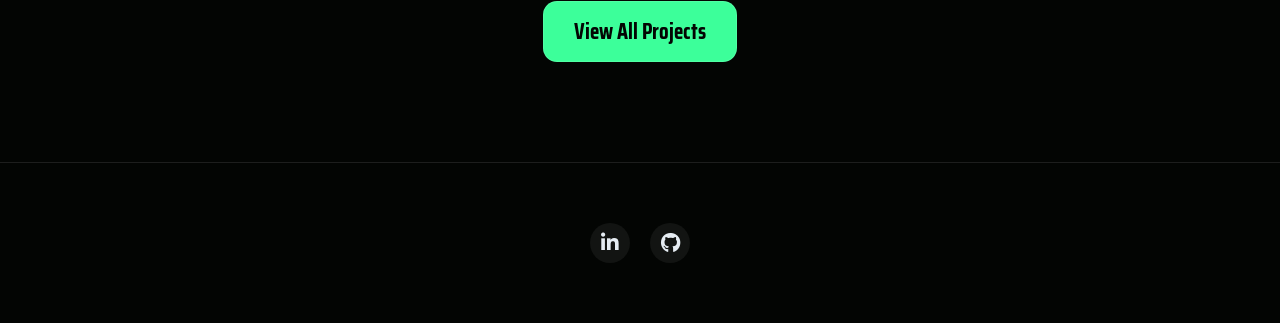
==== commit fa52125c: "update" ====
--- a/index.html
+++ b/index.html
@@ -62,9 +62,11 @@
         <div class="skills">
           <span class="skill">C#</span>
           <span class="skill">Unity</span>
+          <span class="skill">C++</span>
+          <span class="skill">Unreal Engine</span>
           <span class="skill">Gameplay Programming</span>
           <span class="skill">AI Programming</span>
-          <span class="skill">Tools Development</span>
+          <span class="skill">Systems Programming</span>
           <span class="skill">Performance Optimization</span>
         </div>
       </div>
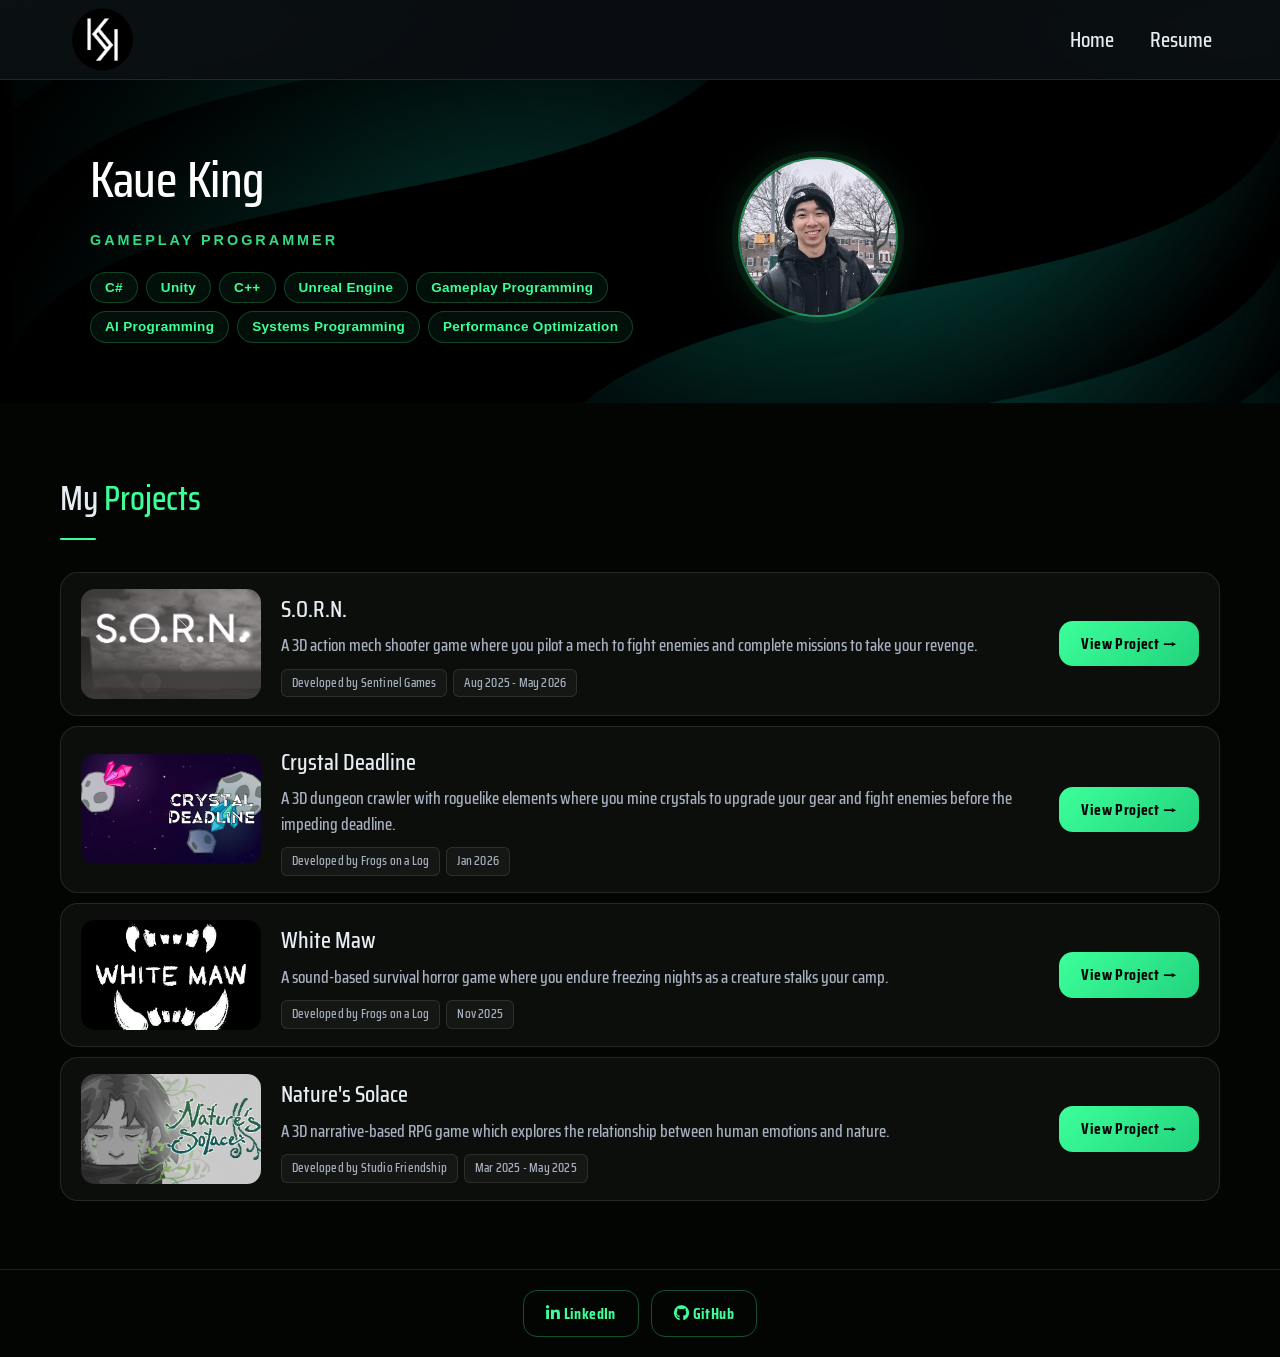
==== commit 872ab537: "reorganized" ====
--- a/index.html
+++ b/index.html
@@ -32,13 +32,7 @@
           <a href="index.html" class="navbar_links">Home</a>
         </li>
         <li class="navbar_item">
-          <a href="portfolio.html" class="navbar_links">Portfolio</a>
-        </li>
-        <li class="navbar_item">
           <a href="resume.html" class="navbar_links">Resume</a>
-        </li>
-        <li class="navbar_item">
-          <a href="contact.html" class="navbar_links">Contact</a>
         </li>
       </ul>
     </div>
@@ -50,15 +44,6 @@
       <div class="hero_text">
         <h1>Kaue King</h1>
         <h2>Gameplay Programmer</h2>
-        <p>
-          I am currently a student at the University of Central
-          Florida majoring in Digital Media Game Design. With 3
-          years of experience in game development, I specialize in
-          creating engaging gameplay mechanics, character
-          controllers, and AI systems.
-        </p>
-
-        <h3>Skills & Technologies</h3>
         <div class="skills">
           <span class="skill">C#</span>
           <span class="skill">Unity</span>
@@ -81,85 +66,94 @@
   <div class="page-content">
     <!-- Home Page Content -->
     <div id="home-page" class="page active">
-      <!-- Portfolio Preview Section -->
+      <!-- Projects Section -->
       <section class="portfolio">
         <div class="container">
-          <h2 class="section_title">Featured <span>Projects</span></h2>
-          <div class="portfolio_grid">
-            <div class="portfolio_item">
-              <div class="portfolio_image">
+          <h2 class="section_title">My <span>Projects</span></h2>
+          <div class="project-list">
+
+            <div class="project-list-item">
+              <div class="project-list-thumb">
                 <img src="Images/SORN/SORNCover.PNG" alt="S.O.R.N." />
               </div>
-              <div class="portfolio_info">
+              <div class="project-list-info">
                 <h3>S.O.R.N.</h3>
-                <p>
-                  A 3D action mech shooter game where you pilot a mech to fight enemies and complete
-                  missions to take your revenge.
-                </p>
+                <p>A 3D action mech shooter game where you pilot a mech to fight enemies and complete missions to take your revenge.</p>
                 <div class="portfolio_tags">
                   <span class="portfolio_tag">Developed by <b>Sentinel Games</b></span>
                   <span class="portfolio_tag">Aug 2025 - May 2026</span>
                 </div>
-                <a href="sorn.html" class="project-link">View Project Details →</a>
+              </div>
+              <div class="project-list-action">
+                <a href="sorn.html" class="btn">View Project →</a>
               </div>
             </div>
 
-            <div class="portfolio_item">
-              <div class="portfolio_image">
+            <div class="project-list-item">
+              <div class="project-list-thumb">
                 <img src="Images/Crystal Deadline/CrystalDeadlineCover.PNG" alt="Crystal Deadline" />
               </div>
-              <div class="portfolio_info">
+              <div class="project-list-info">
                 <h3>Crystal Deadline</h3>
-                <p>
-                  An 3D dungeon crawler with roguelike elements where you mine crystals to upgrade your gear and
-                  fight enemies before the impeding deadline.
-                </p>
+                <p>A 3D dungeon crawler with roguelike elements where you mine crystals to upgrade your gear and fight enemies before the impeding deadline.</p>
                 <div class="portfolio_tags">
                   <span class="portfolio_tag">Developed by <b>Frogs on a Log</b></span>
-                  <span class="portfolio_tag">Jan 2026 - Jan 2026</span>
+                  <span class="portfolio_tag">Jan 2026</span>
                 </div>
-                <a href="crystaldeadline.html" class="project-link">View Project Details →</a>
+              </div>
+              <div class="project-list-action">
+                <a href="crystaldeadline.html" class="btn">View Project →</a>
               </div>
             </div>
 
-            <div class="portfolio_item">
-              <div class="portfolio_image">
-                <img src="Images/White Maw/whiteMawLogo.png" alt="WhiteMaw" />
+            <div class="project-list-item">
+              <div class="project-list-thumb">
+                <img src="Images/White Maw/whiteMawLogo.png" alt="White Maw" />
               </div>
-              <div class="portfolio_info">
+              <div class="project-list-info">
                 <h3>White Maw</h3>
-                <p>
-                  A sound-based survival horror game where you endure a
-                  freezing nights as a creature stalks your camp.
-                </p>
+                <p>A sound-based survival horror game where you endure freezing nights as a creature stalks your camp.</p>
                 <div class="portfolio_tags">
                   <span class="portfolio_tag">Developed by <b>Frogs on a Log</b></span>
-                  <br>
-                  <span class="portfolio_tag">Nov 2025 - Nov 2025</span>
+                  <span class="portfolio_tag">Nov 2025</span>
                 </div>
-                <a href="whitemaw.html" class="project-link">View Project Details →</a>
+              </div>
+              <div class="project-list-action">
+                <a href="whitemaw.html" class="btn">View Project →</a>
               </div>
             </div>
-          </div>
-          <div style="text-align: center; margin-top: 40px">
-            <a href="portfolio.html" class="btn">View All Projects</a>
+
+            <div class="project-list-item">
+              <div class="project-list-thumb">
+                <img src="Images/Nature's Solace/Cover.png" alt="Nature's Solace" />
+              </div>
+              <div class="project-list-info">
+                <h3>Nature's Solace</h3>
+                <p>A 3D narrative-based RPG game which explores the relationship between human emotions and nature.</p>
+                <div class="portfolio_tags">
+                  <span class="portfolio_tag">Developed by <b>Studio Friendship</b></span>
+                  <span class="portfolio_tag">Mar 2025 - May 2025</span>
+                </div>
+              </div>
+              <div class="project-list-action">
+                <a href="naturessolace.html" class="btn">View Project →</a>
+              </div>
+            </div>
+
           </div>
         </div>
       </section>
     </div>
   </div>
 
-  <!-- Footer -->
   <footer>
     <div class="footer_content">
-      <div class="social_links">
-        <a href="https://www.linkedin.com/in/kaue-king-13a681304" class="social_link" target="_blank"
-          rel="noopener noreferrer">
-          <i class="fab fa-linkedin-in"></i>
+      <div class="footer-links">
+        <a href="https://www.linkedin.com/in/kaue-king-13a681304" class="btn btn-outline" target="_blank" rel="noopener noreferrer">
+          <i class="fab fa-linkedin-in"></i> LinkedIn
         </a>
-
-        <a href="https://github.com/kingkaue" class="social_link" target="_blank" rel="noopener noreferrer">
-          <i class="fab fa-github"></i>
+        <a href="https://github.com/kingkaue" class="btn btn-outline" target="_blank" rel="noopener noreferrer">
+          <i class="fab fa-github"></i> GitHub
         </a>
       </div>
     </div>
